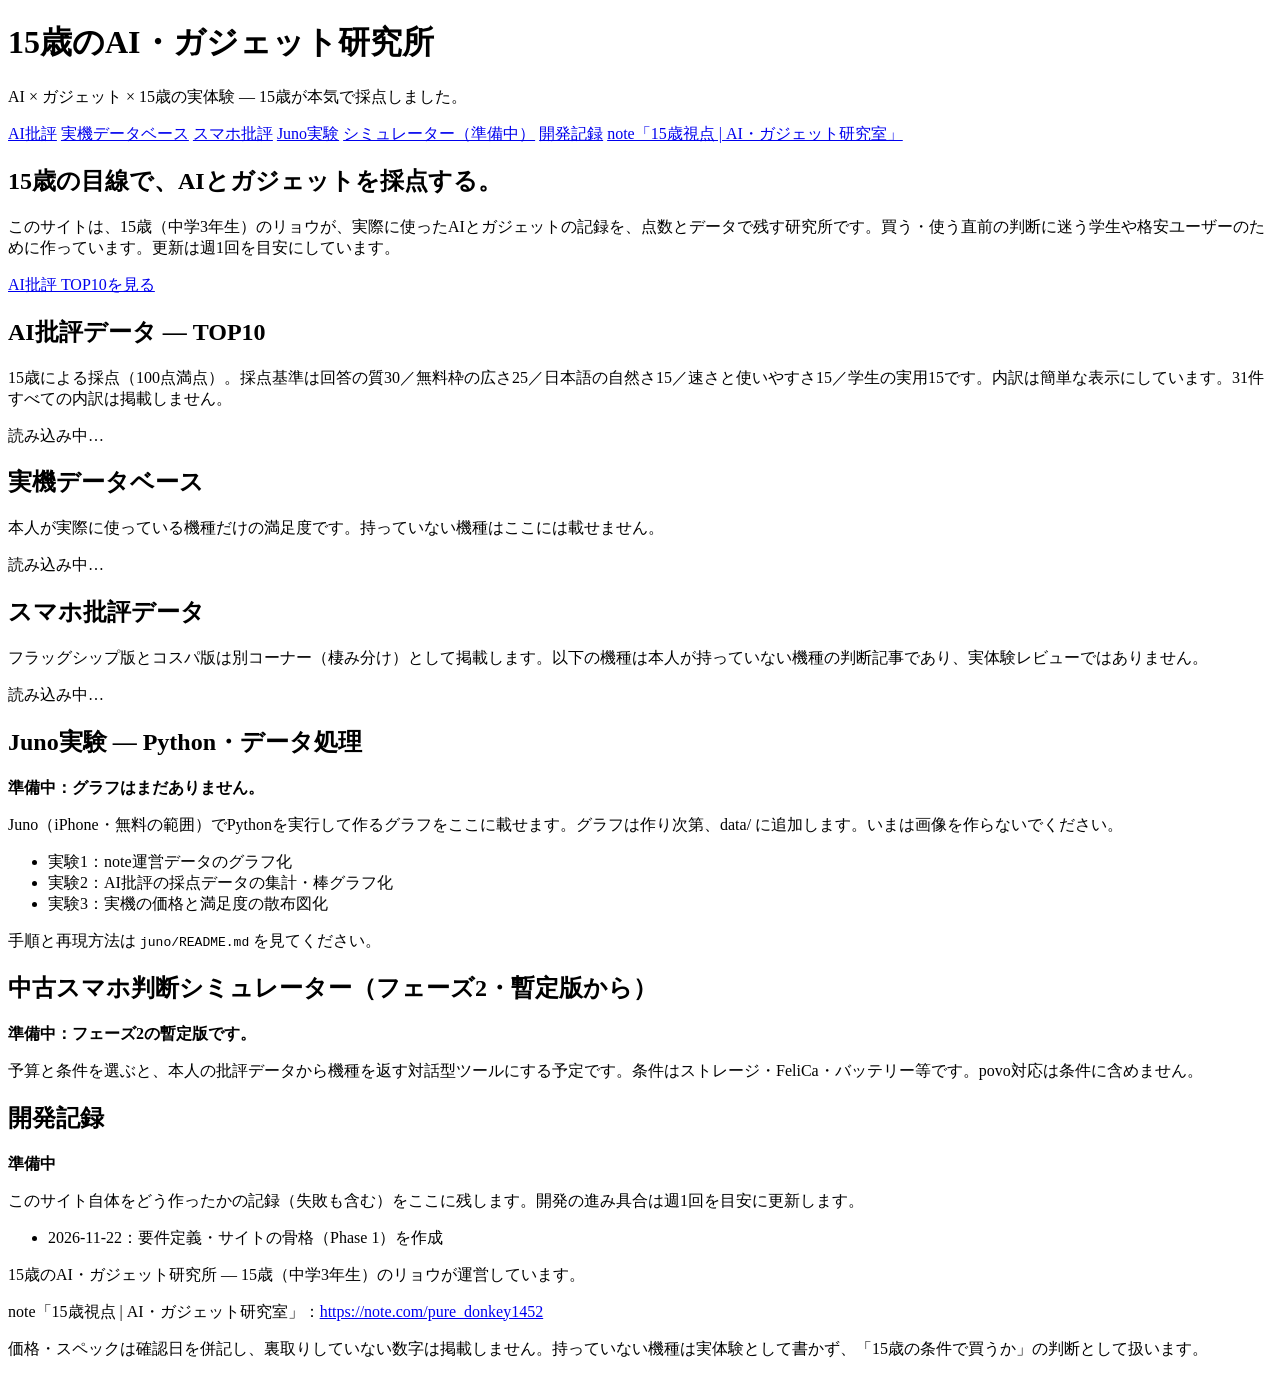
==== index.html @ f18b0b84 "フェーズ1の骨格を追加" ====
<!DOCTYPE html>
<html lang="ja">
<head>
<meta charset="utf-8">
<meta name="viewport" content="width=device-width, initial-scale=1">
<title>15歳のAI・ガジェット研究所</title>
<meta name="description" content="15歳（中学3年生）が、実際に使ったAIとガジェットの記録を点数とデータで残すWebサイト。AI批評TOP10、実機データベース、スマホ批評を掲載。">
<link rel="stylesheet" href="css/style.css">
</head>
<body>
<header class="site-header">
  <div class="wrap">
    <h1><span class="age">15歳</span>のAI・ガジェット研究所</h1>
    <p>AI × ガジェット × 15歳の実体験 — 15歳が本気で採点しました。</p>
    <nav class="site-nav" aria-label="サイト内リンク">
      <a href="#ai">AI批評</a>
      <a href="#devices">実機データベース</a>
      <a href="#phones">スマホ批評</a>
      <a href="#juno">Juno実験</a>
      <a href="#simulator">シミュレーター（準備中）</a>
      <a href="#log">開発記録</a>
      <a href="https://note.com/pure_donkey1452" target="_blank" rel="noopener">note「15歳視点 | AI・ガジェット研究室」</a>
    </nav>
  </div>
</header>

<main class="wrap">
  <section class="hero" aria-label="紹介">
    <h2><span class="age">15歳</span>の目線で、AIとガジェットを採点する。</h2>
    <p>このサイトは、15歳（中学3年生）のリョウが、実際に使ったAIとガジェットの記録を、点数とデータで残す研究所です。買う・使う直前の判断に迷う学生や格安ユーザーのために作っています。更新は週1回を目安にしています。</p>
    <p><a class="btn" href="#ai">AI批評 TOP10を見る</a></p>
  </section>

  <section id="ai" aria-label="AI批評">
    <h2>AI批評データ — TOP10</h2>
    <p class="note">15歳による採点（100点満点）。採点基準は回答の質30／無料枠の広さ25／日本語の自然さ15／速さと使いやすさ15／学生の実用15です。内訳は簡単な表示にしています。31件すべての内訳は掲載しません。</p>
    <div id="ai-ranking" data-loading><p class="note">読み込み中…</p></div>
  </section>

  <section id="devices" aria-label="実機データベース">
    <h2>実機データベース</h2>
    <p class="note">本人が実際に使っている機種だけの満足度です。持っていない機種はここには載せません。</p>
    <div id="device-list" data-loading><p class="note">読み込み中…</p></div>
  </section>

  <section id="phones" aria-label="スマホ批評">
    <h2>スマホ批評データ</h2>
    <p class="note">フラッグシップ版とコスパ版は別コーナー（棲み分け）として掲載します。以下の機種は本人が持っていない機種の判断記事であり、実体験レビューではありません。</p>
    <div id="phone-list" data-loading><p class="note">読み込み中…</p></div>
  </section>

  <section id="juno" aria-label="Juno実験">
    <h2>Juno実験 — Python・データ処理</h2>
    <div class="placeholder">
      <strong>準備中：グラフはまだありません。</strong>
      <p>Juno（iPhone・無料の範囲）でPythonを実行して作るグラフをここに載せます。グラフは作り次第、data/ に追加します。いまは画像を作らないでください。</p>
      <ul>
        <li>実験1：note運営データのグラフ化</li>
        <li>実験2：AI批評の採点データの集計・棒グラフ化</li>
        <li>実験3：実機の価格と満足度の散布図化</li>
      </ul>
      <p>手順と再現方法は <code>juno/README.md</code> を見てください。</p>
    </div>
  </section>

  <section id="simulator" aria-label="中古スマホ判断シミュレーター">
    <h2>中古スマホ判断シミュレーター（フェーズ2・暫定版から）</h2>
    <div class="placeholder">
      <strong>準備中：フェーズ2の暫定版です。</strong>
      <p>予算と条件を選ぶと、本人の批評データから機種を返す対話型ツールにする予定です。条件はストレージ・FeliCa・バッテリー等です。povo対応は条件に含めません。</p>
    </div>
  </section>

  <section id="log" aria-label="開発記録">
    <h2>開発記録</h2>
    <div class="placeholder">
      <strong>準備中</strong>
      <p>このサイト自体をどう作ったかの記録（失敗も含む）をここに残します。開発の進み具合は週1回を目安に更新します。</p>
      <ul>
        <li>2026-11-22：要件定義・サイトの骨格（Phase 1）を作成</li>
      </ul>
    </div>
  </section>
</main>

<footer class="site-footer">
  <div class="wrap">
    <p><span class="age">15歳</span>のAI・ガジェット研究所 — 15歳（中学3年生）のリョウが運営しています。</p>
    <p>note「15歳視点 | AI・ガジェット研究室」：<a href="https://note.com/pure_donkey1452" target="_blank" rel="noopener">https://note.com/pure_donkey1452</a></p>
    <p>価格・スペックは確認日を併記し、裏取りしていない数字は掲載しません。持っていない機種は実体験として書かず、「15歳の条件で買うか」の判断として扱います。</p>
  </div>
</footer>

<script src="js/main.js"></script>
</body>
</html>
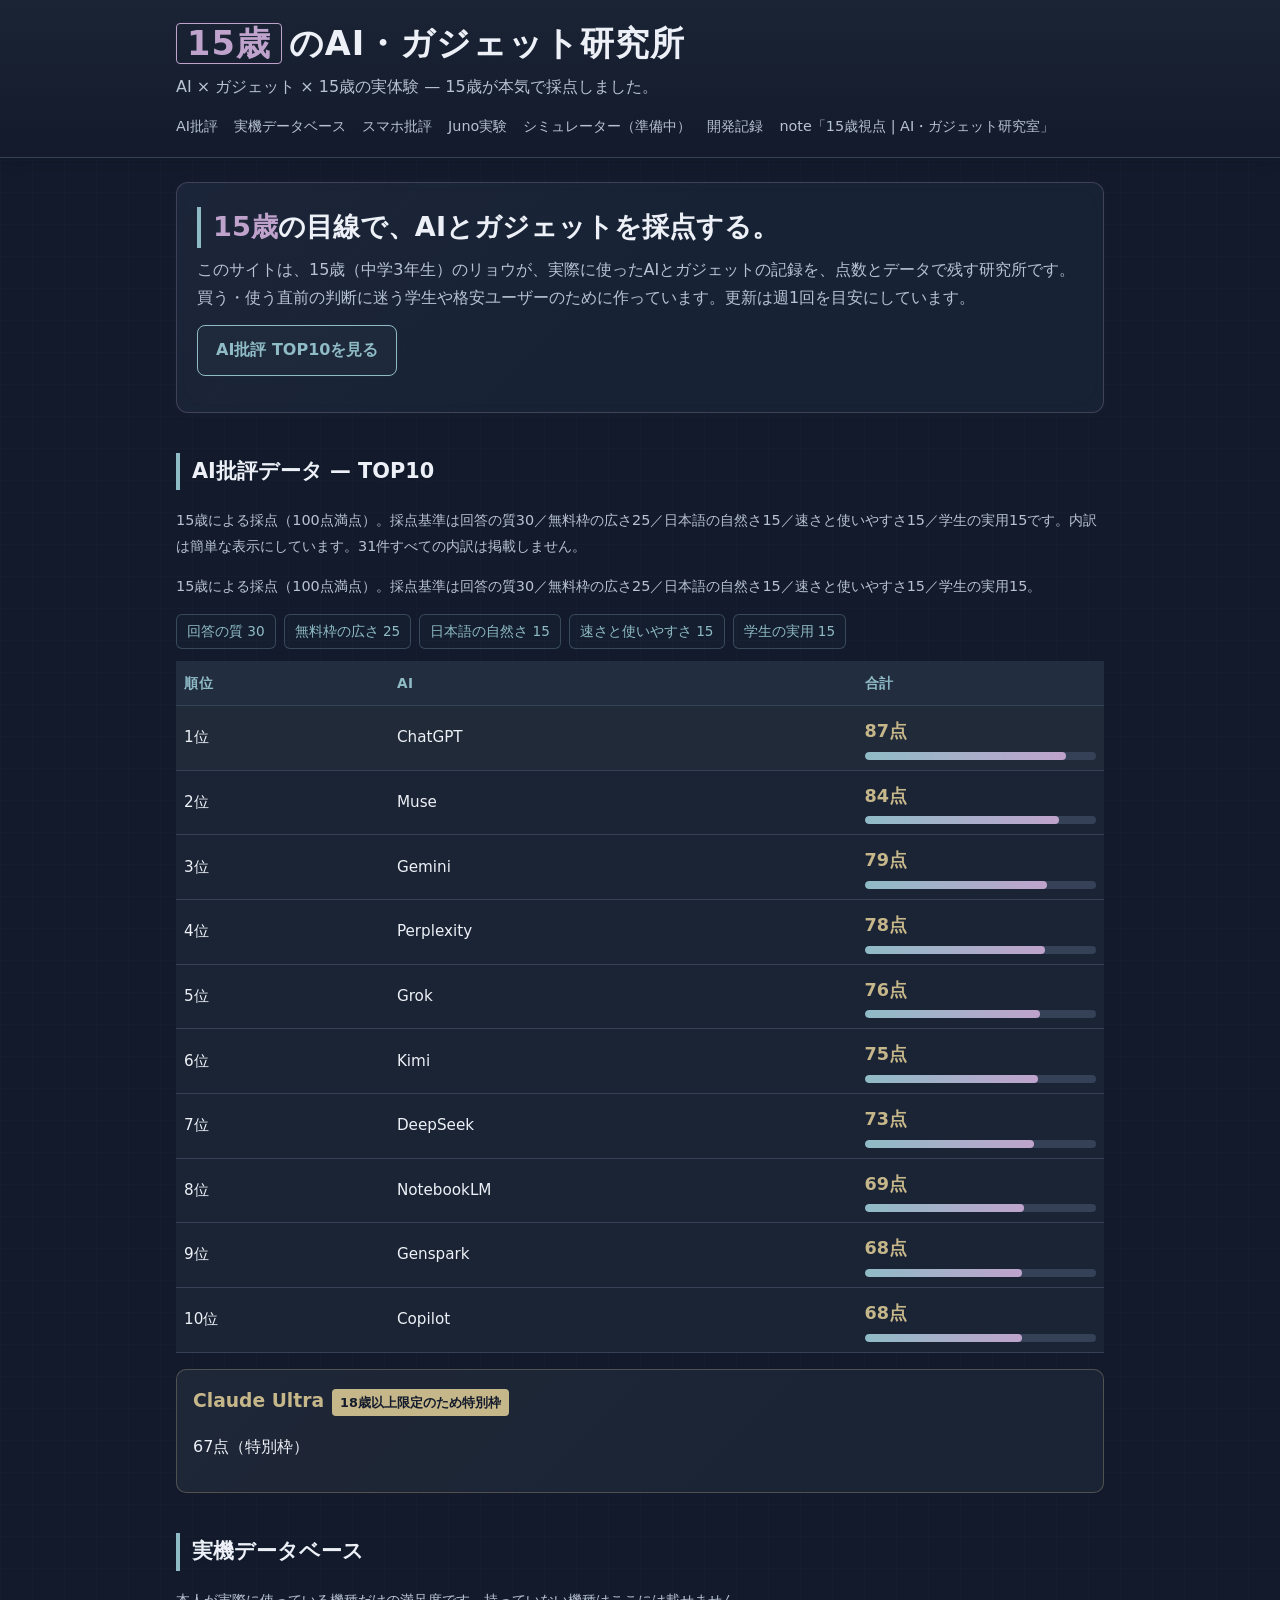
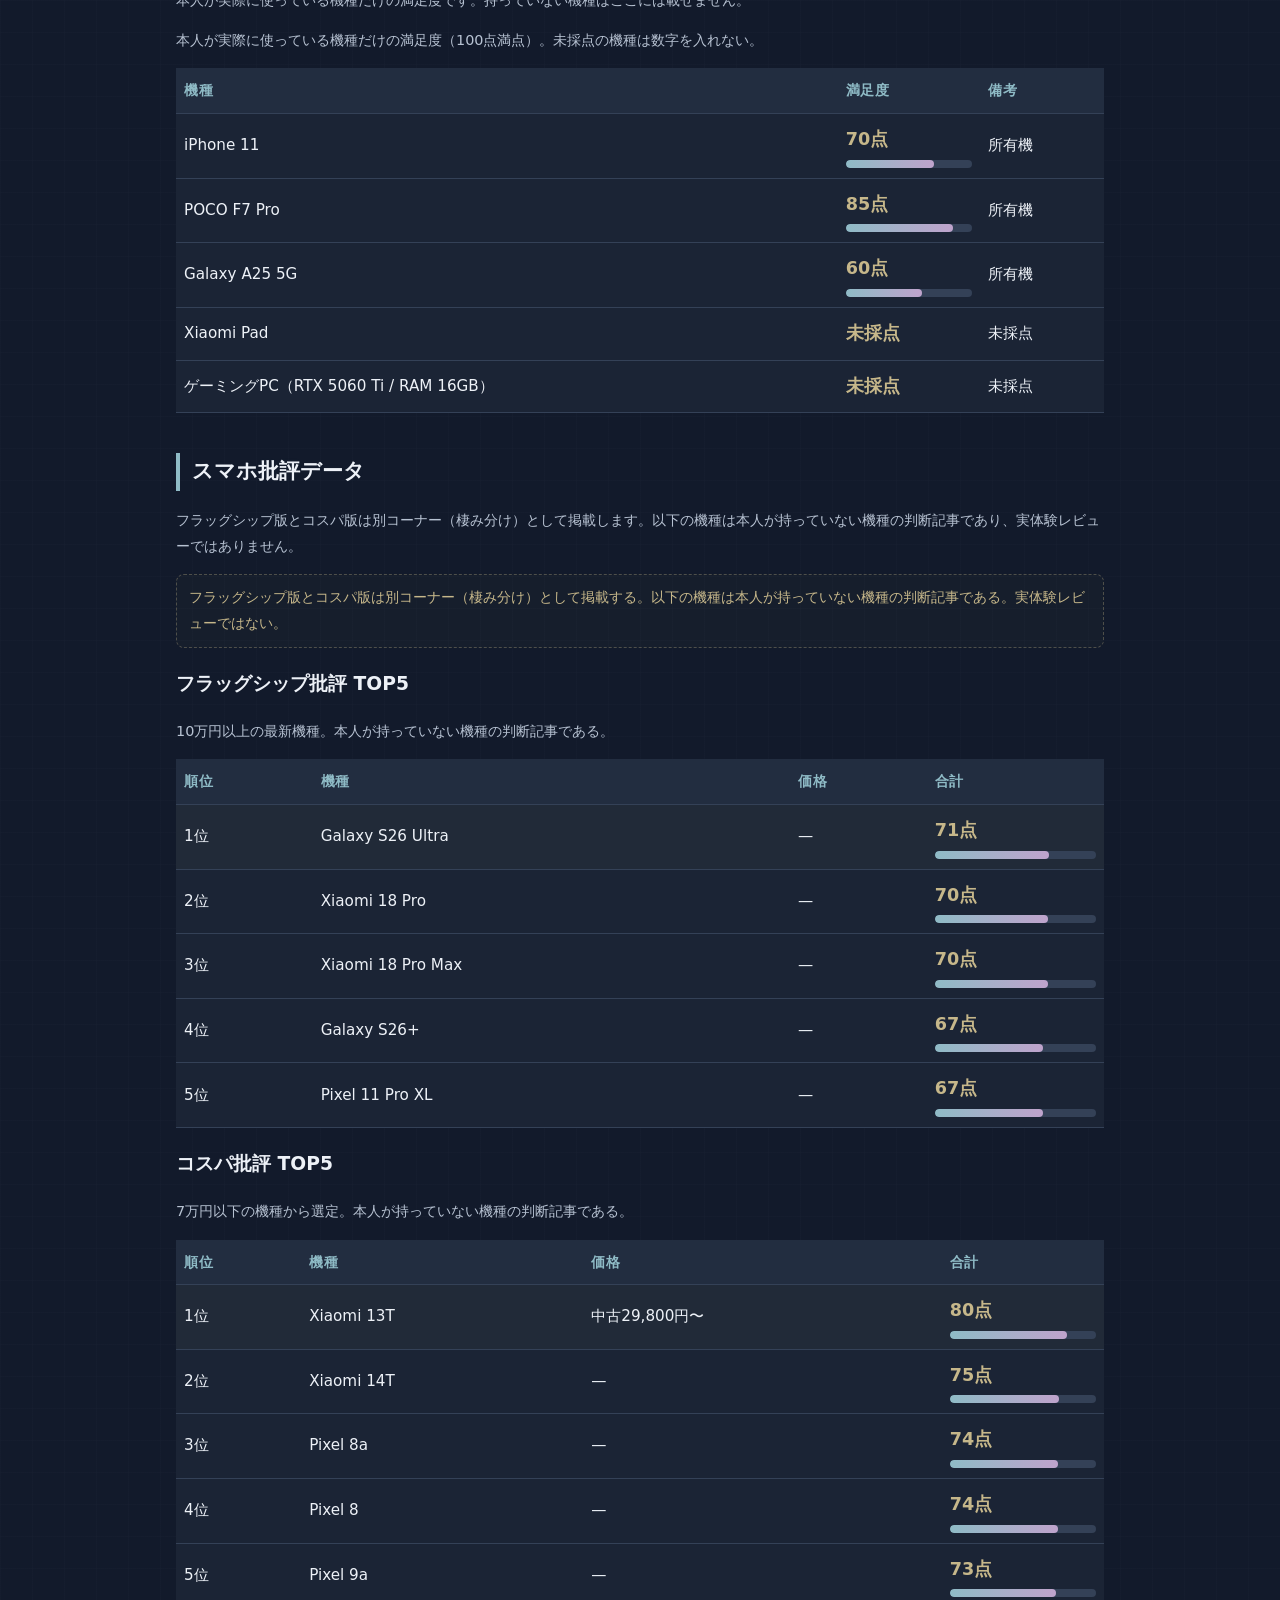
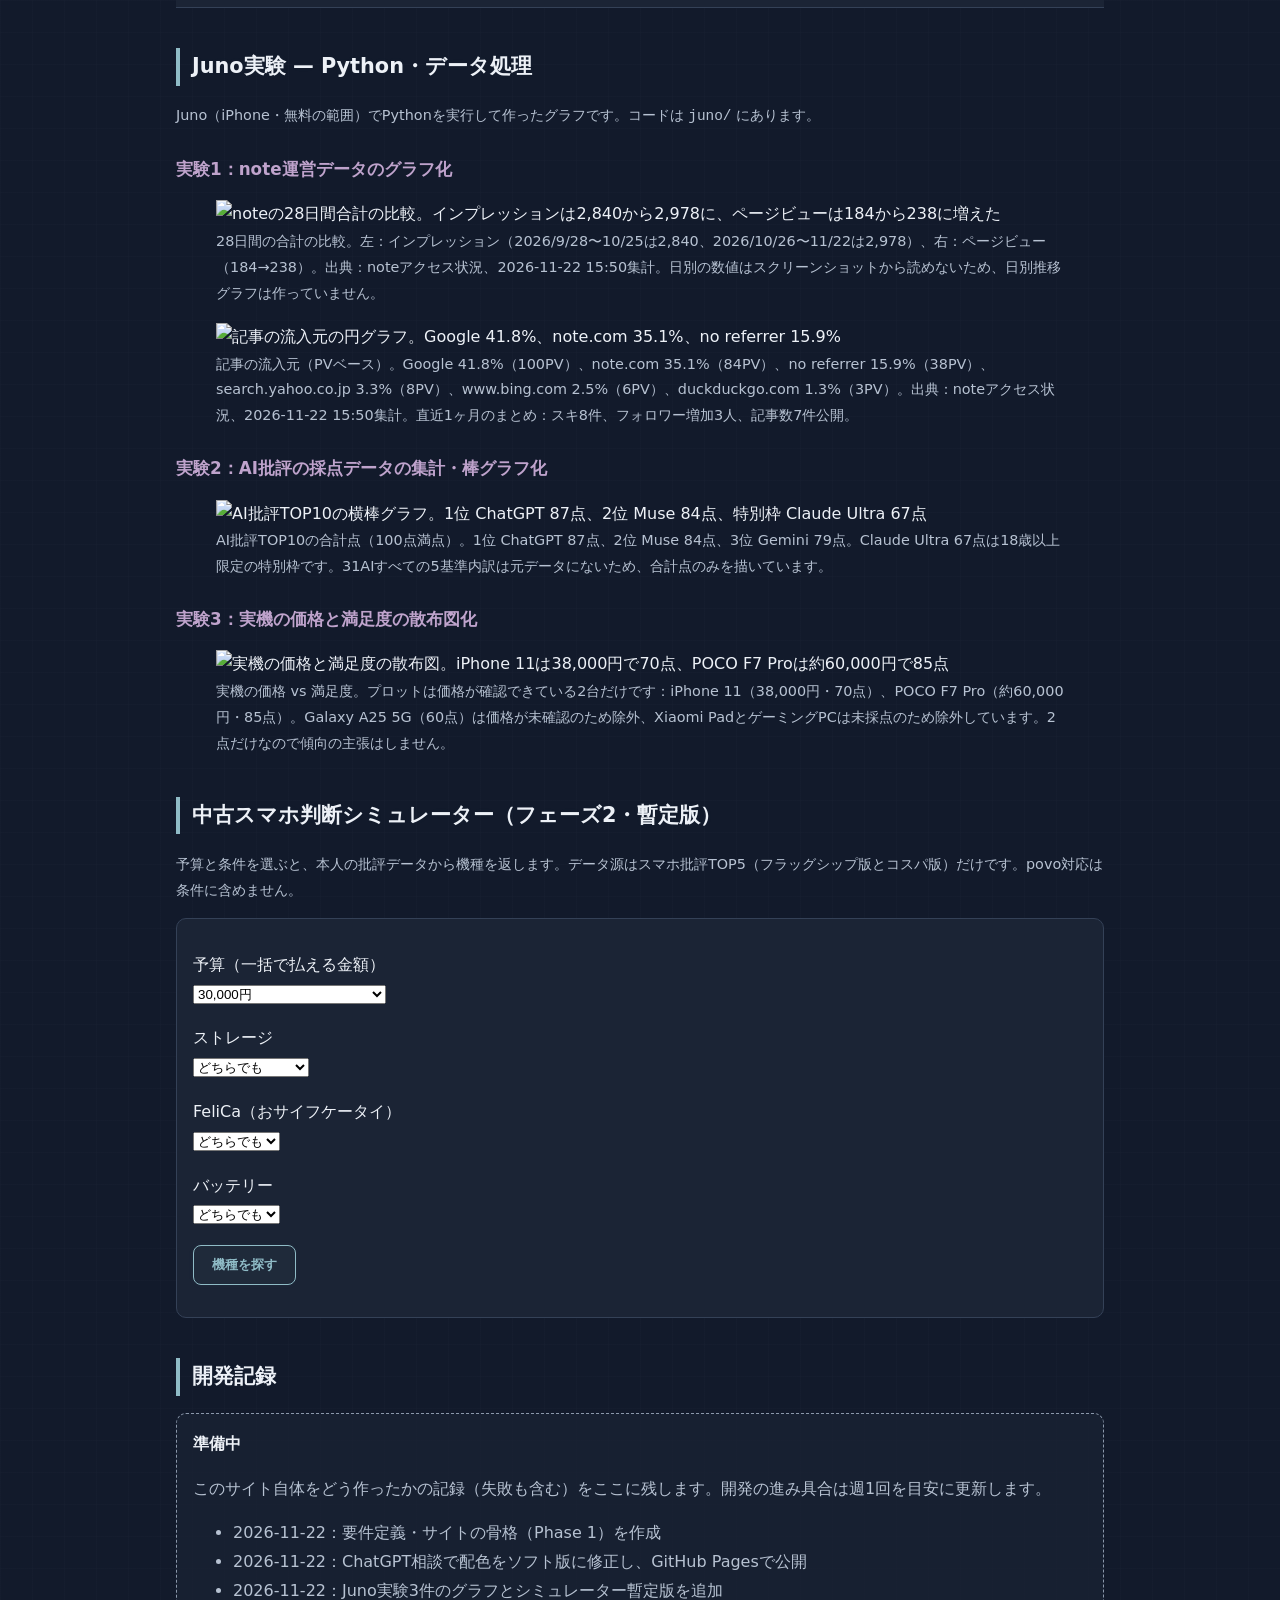
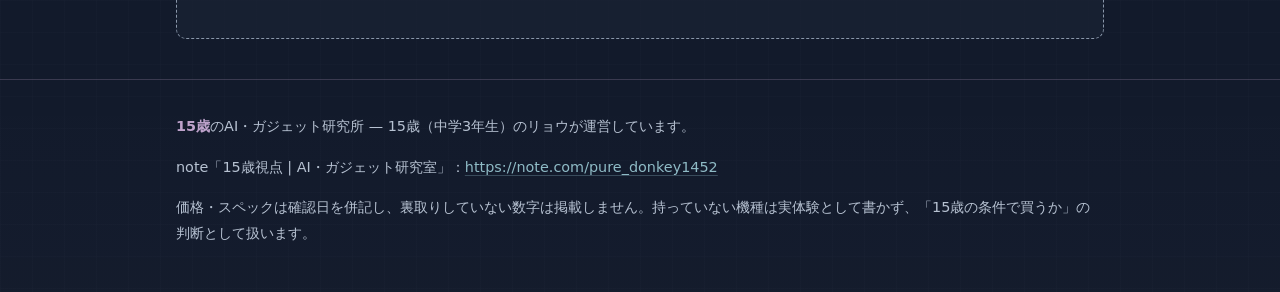
==== commit c517034e: "グラフとシミュレーター暫定版を追加" ====
--- a/index.html
+++ b/index.html
@@ -51,24 +51,60 @@
 
   <section id="juno" aria-label="Juno実験">
     <h2>Juno実験 — Python・データ処理</h2>
-    <div class="placeholder">
-      <strong>準備中：グラフはまだありません。</strong>
-      <p>Juno（iPhone・無料の範囲）でPythonを実行して作るグラフをここに載せます。グラフは作り次第、data/ に追加します。いまは画像を作らないでください。</p>
-      <ul>
-        <li>実験1：note運営データのグラフ化</li>
-        <li>実験2：AI批評の採点データの集計・棒グラフ化</li>
-        <li>実験3：実機の価格と満足度の散布図化</li>
-      </ul>
-      <p>手順と再現方法は <code>juno/README.md</code> を見てください。</p>
-    </div>
+    <p class="note">Juno（iPhone・無料の範囲）でPythonを実行して作ったグラフです。コードは <code>juno/</code> にあります。</p>
+    <h3>実験1：note運営データのグラフ化</h3>
+    <figure>
+      <img src="data/chart-note-periods.png" alt="noteの28日間合計の比較。インプレッションは2,840から2,978に、ページビューは184から238に増えた" style="max-width:100%;height:auto">
+      <figcaption class="note">28日間の合計の比較。左：インプレッション（2026/9/28〜10/25は2,840、2026/10/26〜11/22は2,978）、右：ページビュー（184→238）。出典：noteアクセス状況、2026-11-22 15:50集計。日別の数値はスクリーンショットから読めないため、日別推移グラフは作っていません。</figcaption>
+    </figure>
+    <figure>
+      <img src="data/chart-note-inflow.png" alt="記事の流入元の円グラフ。Google 41.8%、note.com 35.1%、no referrer 15.9%" style="max-width:100%;height:auto">
+      <figcaption class="note">記事の流入元（PVベース）。Google 41.8%（100PV）、note.com 35.1%（84PV）、no referrer 15.9%（38PV）、search.yahoo.co.jp 3.3%（8PV）、www.bing.com 2.5%（6PV）、duckduckgo.com 1.3%（3PV）。出典：noteアクセス状況、2026-11-22 15:50集計。直近1ヶ月のまとめ：スキ8件、フォロワー増加3人、記事数7件公開。</figcaption>
+    </figure>
+    <h3>実験2：AI批評の採点データの集計・棒グラフ化</h3>
+    <figure>
+      <img src="data/chart-ai-top10.png" alt="AI批評TOP10の横棒グラフ。1位 ChatGPT 87点、2位 Muse 84点、特別枠 Claude Ultra 67点" style="max-width:100%;height:auto">
+      <figcaption class="note">AI批評TOP10の合計点（100点満点）。1位 ChatGPT 87点、2位 Muse 84点、3位 Gemini 79点。Claude Ultra 67点は18歳以上限定の特別枠です。31AIすべての5基準内訳は元データにないため、合計点のみを描いています。</figcaption>
+    </figure>
+    <h3>実験3：実機の価格と満足度の散布図化</h3>
+    <figure>
+      <img src="data/chart-devices.png" alt="実機の価格と満足度の散布図。iPhone 11は38,000円で70点、POCO F7 Proは約60,000円で85点" style="max-width:100%;height:auto">
+      <figcaption class="note">実機の価格 vs 満足度。プロットは価格が確認できている2台だけです：iPhone 11（38,000円・70点）、POCO F7 Pro（約60,000円・85点）。Galaxy A25 5G（60点）は価格が未確認のため除外、Xiaomi PadとゲーミングPCは未採点のため除外しています。2点だけなので傾向の主張はしません。</figcaption>
+    </figure>
   </section>
 
   <section id="simulator" aria-label="中古スマホ判断シミュレーター">
-    <h2>中古スマホ判断シミュレーター（フェーズ2・暫定版から）</h2>
-    <div class="placeholder">
-      <strong>準備中：フェーズ2の暫定版です。</strong>
-      <p>予算と条件を選ぶと、本人の批評データから機種を返す対話型ツールにする予定です。条件はストレージ・FeliCa・バッテリー等です。povo対応は条件に含めません。</p>
+    <h2>中古スマホ判断シミュレーター（フェーズ2・暫定版）</h2>
+    <p class="note">予算と条件を選ぶと、本人の批評データから機種を返します。データ源はスマホ批評TOP5（フラッグシップ版とコスパ版）だけです。povo対応は条件に含めません。</p>
+    <div class="card">
+      <p><label for="sim-budget">予算（一括で払える金額）</label><br>
+      <select id="sim-budget">
+        <option value="3000">お小遣い1ヶ月分（3,000円）</option>
+        <option value="10000">10,000円</option>
+        <option value="30000" selected>30,000円</option>
+        <option value="60000">60,000円</option>
+        <option value="100000">100,000円〜</option>
+      </select></p>
+      <p><label for="sim-storage">ストレージ</label><br>
+      <select id="sim-storage">
+        <option value="any" selected>どちらでも</option>
+        <option value="64GB">64GBで十分</option>
+        <option value="128GB">128GBほしい</option>
+        <option value="256GB">256GB〜ほしい</option>
+      </select></p>
+      <p><label for="sim-felica">FeliCa（おサイフケータイ）</label><br>
+      <select id="sim-felica">
+        <option value="any" selected>どちらでも</option>
+        <option value="must">必須</option>
+      </select></p>
+      <p><label for="sim-battery">バッテリー</label><br>
+      <select id="sim-battery">
+        <option value="any" selected>どちらでも</option>
+        <option value="important">重視する</option>
+      </select></p>
+      <p><button class="btn" id="sim-run" type="button">機種を探す</button></p>
     </div>
+    <div id="sim-result" aria-live="polite"></div>
   </section>
 
   <section id="log" aria-label="開発記録">
@@ -78,6 +114,8 @@
       <p>このサイト自体をどう作ったかの記録（失敗も含む）をここに残します。開発の進み具合は週1回を目安に更新します。</p>
       <ul>
         <li>2026-11-22：要件定義・サイトの骨格（Phase 1）を作成</li>
+        <li>2026-11-22：ChatGPT相談で配色をソフト版に修正し、GitHub Pagesで公開</li>
+        <li>2026-11-22：Juno実験3件のグラフとシミュレーター暫定版を追加</li>
       </ul>
     </div>
   </section>
@@ -92,5 +130,6 @@
 </footer>
 
 <script src="js/main.js"></script>
+<script src="js/simulator.js"></script>
 </body>
 </html>
--- a/css/style.css
+++ b/css/style.css
@@ -0,0 +1,604 @@
+/* 15歳のAI・ガジェット研究所 — Phase 1 skeleton
+   Muted Cyberpunk / Soft Research Lab
+   Mobile-first (スマホ6割・PC4割想定)
+*/
+
+/* ==============================
+   Color System
+============================== */
+:root {
+  /* Background */
+  --bg: #121A2B;
+  --bg2: #182235;
+  --panel: #1B2435;
+  --panel-hover: #222D40;
+
+  /* Borders */
+  --line: #344157;
+  --line-accent: rgba(143, 187, 198, 0.20);
+
+  /* Accent Colors */
+  --neon-cyan: #8FBBC6;
+  --neon-magenta: #BFA3CC;
+  --neon-yellow: #C6B78A;
+
+  /* Text */
+  --text: #EDF1F7;
+  --muted: #B7C2D2;
+  --muted-dark: #8A97AA;
+
+  /* Utility */
+  --danger: #D99595;
+
+  /* Glow */
+  --glow-cyan: rgba(143, 187, 198, 0.045);
+  --glow-magenta: rgba(191, 163, 204, 0.04);
+  --glow-yellow: rgba(198, 183, 138, 0.04);
+}
+
+/* ==============================
+   Base
+============================== */
+* {
+  box-sizing: border-box;
+}
+
+html {
+  scroll-behavior: smooth;
+}
+
+body {
+  margin: 0;
+
+  background-color: var(--bg);
+
+  /* Extremely subtle research grid */
+  background-image:
+    linear-gradient(
+      rgba(143, 187, 198, 0.018) 1px,
+      transparent 1px
+    ),
+    linear-gradient(
+      90deg,
+      rgba(143, 187, 198, 0.018) 1px,
+      transparent 1px
+    );
+
+  background-size: 32px 32px;
+
+  color: var(--text);
+
+  font-family:
+    system-ui,
+    -apple-system,
+    "Hiragino Kaku Gothic ProN",
+    "Noto Sans JP",
+    sans-serif;
+
+  line-height: 1.8;
+}
+
+a {
+  color: var(--neon-cyan);
+  text-decoration-color: rgba(143, 187, 198, 0.30);
+  text-underline-offset: 3px;
+
+  transition:
+    color 0.2s ease,
+    text-decoration-color 0.2s ease;
+}
+
+a:hover {
+  color: #B4D5DC;
+  text-decoration-color: currentColor;
+}
+
+a:focus-visible {
+  outline: 2px solid var(--neon-cyan);
+  outline-offset: 4px;
+  border-radius: 2px;
+}
+
+.wrap {
+  max-width: 960px;
+  margin: 0 auto;
+  padding: 0 16px;
+}
+
+/* ==============================
+   Header
+============================== */
+.site-header {
+  border-bottom: 1px solid var(--line-accent);
+
+  background:
+    linear-gradient(
+      180deg,
+      #1B2435,
+      #121A2B
+    );
+
+  padding: 20px 0 16px;
+
+  box-shadow:
+    0 4px 16px rgba(0, 0, 0, 0.08);
+}
+
+.site-header h1 {
+  margin: 0;
+
+  font-size: 1.6rem;
+  letter-spacing: 0.03em;
+  line-height: 1.4;
+
+  color: var(--text);
+
+  text-shadow:
+    0 0 8px rgba(143, 187, 198, 0.035);
+}
+
+/* 15歳のブランドカラー */
+.site-header h1 .age {
+  color: var(--neon-magenta);
+
+  border: 1px solid var(--neon-magenta);
+
+  padding: 0 0.3em;
+  margin-right: 0.2em;
+
+  border-radius: 4px;
+
+  box-shadow:
+    0 0 6px var(--glow-magenta);
+}
+
+.site-header p {
+  margin: 6px 0 0;
+  color: var(--muted);
+}
+
+.site-nav {
+  display: flex;
+  flex-wrap: wrap;
+
+  gap: 8px 16px;
+  margin-top: 12px;
+
+  font-size: 0.9rem;
+}
+
+.site-nav a {
+  text-decoration: none;
+  border-bottom: 1px solid transparent;
+
+  color: var(--muted);
+}
+
+.site-nav a:hover {
+  color: var(--neon-cyan);
+  border-bottom-color: var(--neon-cyan);
+}
+
+/* ==============================
+   Hero
+============================== */
+.hero {
+  margin: 24px 0;
+  padding: 24px 20px;
+
+  border: 1px solid rgba(191, 163, 204, 0.24);
+  border-radius: 12px;
+
+  background:
+    linear-gradient(
+      135deg,
+      rgba(191, 163, 204, 0.025),
+      transparent 50%
+    ),
+    var(--bg2);
+
+  box-shadow:
+    0 0 14px var(--glow-magenta),
+    inset 0 0 24px rgba(143, 187, 198, 0.015);
+}
+
+.hero h2 {
+  margin: 0 0 8px;
+  font-size: 1.35rem;
+  line-height: 1.5;
+}
+
+.hero h2 .age {
+  color: var(--neon-magenta);
+
+  text-shadow:
+    0 0 8px rgba(191, 163, 204, 0.06);
+}
+
+.hero p {
+  margin: 0 0 12px;
+  color: var(--muted);
+}
+
+/* ==============================
+   Buttons
+============================== */
+.btn {
+  display: inline-block;
+
+  padding: 10px 18px;
+
+  border: 1px solid var(--neon-cyan);
+  border-radius: 8px;
+
+  color: var(--neon-cyan);
+  background: rgba(143, 187, 198, 0.035);
+
+  text-decoration: none;
+  font-weight: bold;
+
+  box-shadow:
+    0 0 6px rgba(143, 187, 198, 0.04);
+
+  transition:
+    background 0.2s ease,
+    color 0.2s ease,
+    box-shadow 0.2s ease,
+    transform 0.2s ease;
+}
+
+.btn:hover {
+  background: var(--neon-cyan);
+  color: var(--bg);
+
+  box-shadow:
+    0 0 10px rgba(143, 187, 198, 0.08);
+
+  transform: translateY(-1px);
+}
+
+/* ==============================
+   Sections
+============================== */
+section {
+  margin: 40px 0;
+}
+
+section > h2 {
+  font-size: 1.3rem;
+
+  border-left: 4px solid var(--neon-cyan);
+  padding-left: 12px;
+
+  color: var(--text);
+
+  text-shadow:
+    0 0 6px rgba(143, 187, 198, 0.035);
+}
+
+section > h3 {
+  font-size: 1.05rem;
+
+  color: var(--neon-magenta);
+
+  margin: 24px 0 8px;
+}
+
+.note {
+  color: var(--muted);
+  font-size: 0.9rem;
+}
+
+/* ==============================
+   Disclaimer
+============================== */
+.disclaimer {
+  border: 1px dashed rgba(198, 183, 138, 0.32);
+  border-radius: 8px;
+
+  padding: 10px 12px;
+
+  color: var(--neon-yellow);
+  background: rgba(198, 183, 138, 0.025);
+
+  font-size: 0.9rem;
+}
+
+/* ==============================
+   Tables
+============================== */
+table {
+  width: 100%;
+  border-collapse: collapse;
+
+  margin: 12px 0;
+
+  font-size: 0.95rem;
+
+  background: var(--panel);
+}
+
+th,
+td {
+  padding: 10px 8px;
+
+  border-bottom: 1px solid var(--line);
+
+  text-align: left;
+}
+
+th {
+  color: var(--neon-cyan);
+
+  background: #222D40;
+
+  font-size: 0.85rem;
+  letter-spacing: 0.04em;
+}
+
+td {
+  color: var(--text);
+}
+
+td.score {
+  font-weight: bold;
+  color: var(--neon-yellow);
+  font-size: 1.1rem;
+}
+
+/* Top-ranked item */
+tr.top1 td {
+  background: rgba(198, 183, 138, 0.035);
+}
+
+tr.top1 td.score {
+  color: var(--neon-yellow);
+}
+
+/* Score visualization */
+.score-bar {
+  height: 8px;
+
+  background: var(--line);
+
+  margin-top: 4px;
+
+  border-radius: 999px;
+  overflow: hidden;
+}
+
+.score-bar > span {
+  display: block;
+  height: 100%;
+
+  background:
+    linear-gradient(
+      90deg,
+      var(--neon-cyan),
+      var(--neon-magenta)
+    );
+
+  border-radius: 999px;
+}
+
+/* ==============================
+   Special Frame
+============================== */
+.special {
+  border: 1px solid rgba(198, 183, 138, 0.30);
+  border-radius: 10px;
+
+  padding: 14px 16px;
+  margin: 16px 0;
+
+  background:
+    linear-gradient(
+      135deg,
+      rgba(198, 183, 138, 0.025),
+      transparent 65%
+    ),
+    var(--panel);
+}
+
+.special h3 {
+  margin: 0 0 6px;
+  color: var(--neon-yellow);
+}
+
+.special .tag {
+  display: inline-block;
+
+  background: var(--neon-yellow);
+  color: var(--bg);
+
+  font-weight: bold;
+  font-size: 0.8rem;
+
+  padding: 2px 8px;
+  margin-left: 8px;
+
+  border-radius: 4px;
+}
+
+/* ==============================
+   Cards / Placeholders
+============================== */
+.card {
+  border: 1px solid var(--line);
+  border-radius: 10px;
+
+  background: var(--panel);
+
+  padding: 16px;
+  margin: 12px 0;
+
+  transition:
+    border-color 0.2s ease,
+    background 0.2s ease,
+    box-shadow 0.2s ease;
+}
+
+.card:hover {
+  background: var(--panel-hover);
+
+  border-color: var(--line-accent);
+
+  box-shadow:
+    0 0 10px var(--glow-cyan);
+}
+
+.placeholder {
+  border: 1px dashed var(--muted-dark);
+  border-radius: 10px;
+
+  color: var(--muted);
+
+  background: rgba(27, 36, 53, 0.65);
+
+  padding: 16px;
+  margin: 12px 0;
+}
+
+.placeholder strong {
+  color: var(--text);
+}
+
+/* ==============================
+   Criteria Tags
+============================== */
+.criteria {
+  display: flex;
+  flex-wrap: wrap;
+
+  gap: 8px;
+
+  list-style: none;
+  padding: 0;
+  margin: 8px 0;
+}
+
+.criteria li {
+  border: 1px solid rgba(143, 187, 198, 0.28);
+  border-radius: 6px;
+
+  background: rgba(143, 187, 198, 0.025);
+
+  padding: 4px 10px;
+
+  font-size: 0.85rem;
+
+  color: var(--neon-cyan);
+}
+
+/* ==============================
+   Footer
+============================== */
+.site-footer {
+  border-top: 1px solid rgba(191, 163, 204, 0.22);
+
+  padding: 20px 0 32px;
+
+  color: var(--muted);
+  font-size: 0.9rem;
+
+  background:
+    linear-gradient(
+      180deg,
+      transparent,
+      rgba(191, 163, 204, 0.01)
+    );
+}
+
+.site-footer .age {
+  color: var(--neon-magenta);
+  font-weight: bold;
+}
+
+/* ==============================
+   Mobile Optimization
+============================== */
+@media (max-width: 719px) {
+  body {
+    background-size: 24px 24px;
+
+    background-image:
+      linear-gradient(
+        rgba(143, 187, 198, 0.012) 1px,
+        transparent 1px
+      ),
+      linear-gradient(
+        90deg,
+        rgba(143, 187, 198, 0.012) 1px,
+        transparent 1px
+      );
+  }
+
+  .site-header {
+    padding: 16px 0 14px;
+  }
+
+  .site-header h1 {
+    font-size: 1.4rem;
+    line-height: 1.5;
+  }
+
+  .hero {
+    padding: 20px 16px;
+  }
+
+  .hero h2 {
+    font-size: 1.25rem;
+  }
+
+  .btn {
+    padding: 12px 16px;
+  }
+
+  section {
+    margin: 32px 0;
+  }
+
+  table {
+    font-size: 0.9rem;
+  }
+
+  th,
+  td {
+    padding: 9px 7px;
+  }
+}
+
+/* ==============================
+   PC: 40%
+   Wider layout, two columns
+============================== */
+@media (min-width: 720px) {
+  .site-header h1 {
+    font-size: 2.1rem;
+  }
+
+  .hero h2 {
+    font-size: 1.7rem;
+  }
+
+  .two-col {
+    display: grid;
+    grid-template-columns: 1fr 1fr;
+    gap: 24px;
+  }
+}
+
+/* ==============================
+   Reduced Motion
+============================== */
+@media (prefers-reduced-motion: reduce) {
+  html {
+    scroll-behavior: auto;
+  }
+
+  *,
+  *::before,
+  *::after {
+    transition: none !important;
+  }
+}
